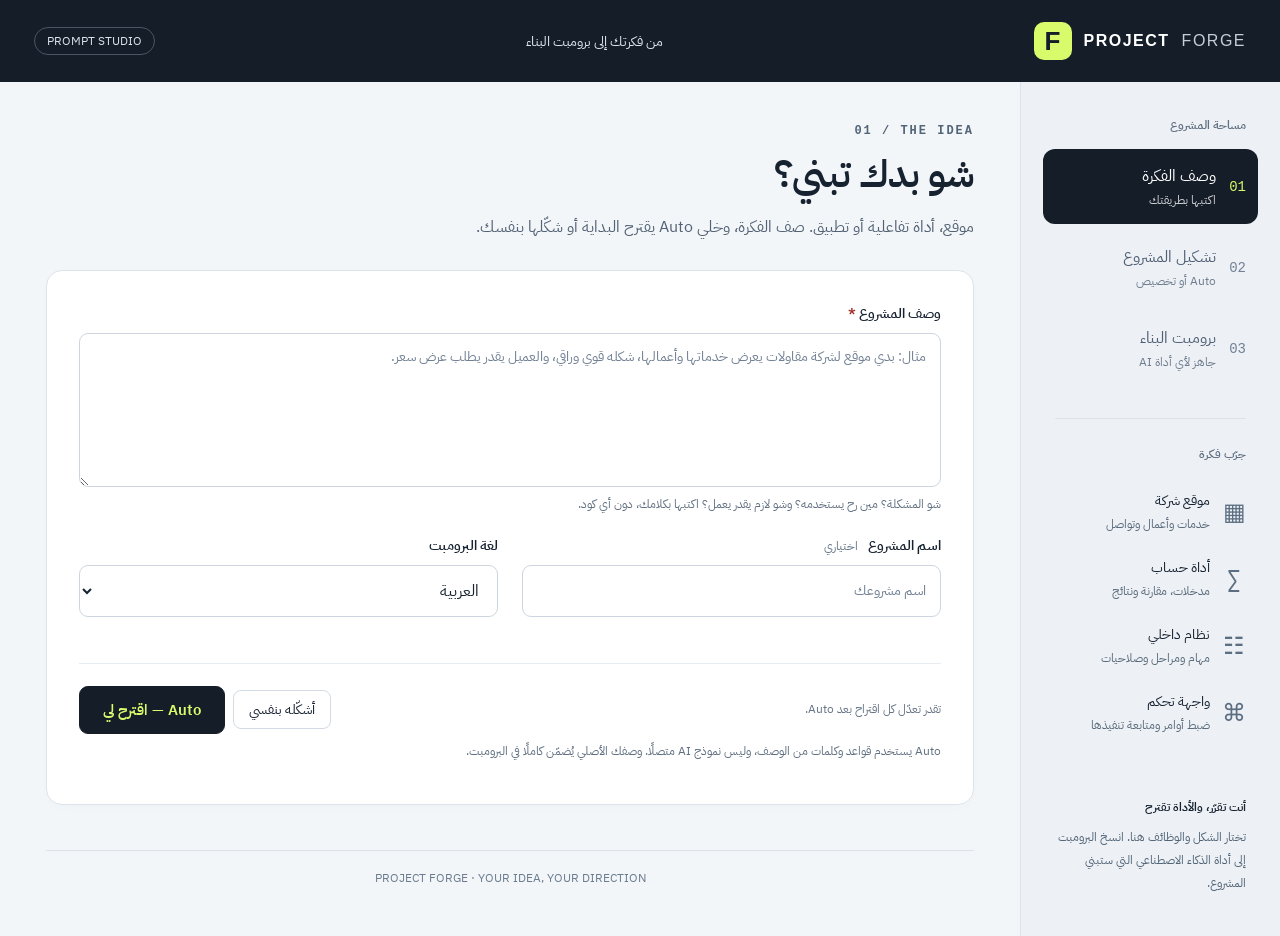
==== index.html @ 547124d8 "Add files via upload" ====
<!doctype html>
<html lang="ar" dir="rtl">
<head><meta charset="UTF-8"><meta name="viewport" content="width=device-width, initial-scale=1"><meta name="description" content="شكّل فكرة موقعك أو تطبيقك، وولّد برومبت بناء كامل مع وثيقة متطلبات."><title>Project Forge — شكّل مشروعك</title><link rel="icon" href="data:image/svg+xml,%3Csvg xmlns='http://www.w3.org/2000/svg' viewBox='0 0 64 64'%3E%3Crect width='64' height='64' rx='16' fill='%23151d28'/%3E%3Ctext x='18' y='47' font-family='Arial' font-size='45' fill='%23d8fb6c'%3EF%3C/text%3E%3C/svg%3E"><link rel="stylesheet" href="./styles.css"></head>
<body>
<header class="topbar"><a class="brand" href="./index.html" aria-label="Project Forge"><span class="mark">F</span>PROJECT <span class="brand-light">FORGE</span></a><span class="topnote">من فكرتك إلى برومبت البناء</span><span class="version">PROMPT STUDIO</span></header>
<div class="shell"><aside class="sidebar"><p class="sidebar-label">مساحة المشروع</p><nav aria-label="خطوات المشروع"><button class="step active" data-step="idea"><span class="stepnum">01</span><span>وصف الفكرة<small class="stepdesc">اكتبها بطريقتك</small></span></button><button class="step" data-step="shape"><span class="stepnum">02</span><span>تشكيل المشروع<small class="stepdesc">Auto أو تخصيص</small></span></button><button class="step" data-step="output"><span class="stepnum">03</span><span>برومبت البناء<small class="stepdesc">جاهز لأي أداة AI</small></span></button></nav><div class="sidebar-line"></div><p class="sidebar-label">جرّب فكرة</p><button class="example" data-example="company"><span>▦</span><span>موقع شركة<small>خدمات وأعمال وتواصل</small></span></button><button class="example" data-example="calculator"><span>∑</span><span>أداة حساب<small>مدخلات، مقارنة ونتائج</small></span></button><button class="example" data-example="workflow"><span>☷</span><span>نظام داخلي<small>مهام ومراحل وصلاحيات</small></span></button><button class="example" data-example="control"><span>⌘</span><span>واجهة تحكم<small>ضبط أوامر ومتابعة تنفيذها</small></span></button><div class="sidebar-bottom"><span class="mini-label">أنت تقرّر، والأداة تقترح</span><p>تختار الشكل والوظائف هنا. انسخ البرومبت إلى أداة الذكاء الاصطناعي التي ستبني المشروع.</p></div></aside>
<main><section id="ideaView" class="view"><div class="eyebrow">01 / THE IDEA</div><h1>شو بدك تبني؟</h1><p class="lede">موقع، أداة تفاعلية أو تطبيق. صف الفكرة، وخلي Auto يقترح البداية أو شكّلها بنفسك.</p><form id="ideaForm" class="panel idea-panel"><div class="field"><label for="projectIdea">وصف المشروع <span class="required">*</span></label><textarea id="projectIdea" rows="5" required maxlength="12000" placeholder="مثال: بدي موقع لشركة مقاولات يعرض خدماتها وأعمالها، شكله قوي وراقي، والعميل يقدر يطلب عرض سعر."></textarea><p class="field-note">شو المشكلة؟ مين رح يستخدمه؟ وشو لازم يقدر يعمل؟ اكتبها بكلامك، دون أي كود.</p></div><div class="form-grid"><div class="field"><label for="projectName">اسم المشروع <span class="optional">اختياري</span></label><input id="projectName" maxlength="100" placeholder="اسم مشروعك"></div><div class="field"><label for="outputLanguage">لغة البرومبت</label><select id="outputLanguage"><option value="ar">العربية</option><option value="en">English</option></select></div></div><div id="ideaError" class="error hidden" role="alert"></div><div class="form-footer"><span>تقدر تعدّل كل اقتراح بعد Auto.</span><div class="button-group"><button class="ghost" type="button" id="customStart">أشكّله بنفسي</button><button class="primary" type="submit">Auto — اقترح لي</button></div></div><p class="field-note">Auto يستخدم قواعد وكلمات من الوصف، وليس نموذج AI متصلًا. وصفك الأصلي يُضمّن كاملًا في البرومبت.</p></form></section>
<section id="shapeView" class="view hidden"><div class="eyebrow">02 / SHAPE YOUR PROJECT</div><div class="title-row"><div><h1>شكّل مشروعك</h1><p class="lede">ابدأ بالمقترح، وعدّل ما تريده. اختياراتك تصل لأداة البناء داخل البرومبت.</p></div><button class="ghost" id="editIdea">تعديل الوصف</button></div><div class="studio-bar"><span id="autoSummary"></span><button id="autoAll" class="ghost">Auto — اقتراح جديد</button></div><p class="field-note">Auto يعيد الصفحات والوظائف والشكل حسب الوصف. التعديلات اليدوية محفوظة إلى أن تضغطه.</p><div class="studio-grid"><div class="studio-controls">
<div class="panel"><div class="panel-heading"><h2>نوع المشروع وطريقة استخدامه</h2><span class="pill">01</span></div><div class="form-grid"><div class="field"><label for="kind">نوع المشروع</label><select id="kind"></select></div><div class="field"><label for="delivery">وين رح يشتغل؟</label><select id="delivery"><option value="web">ويب على الكمبيوتر والموبايل</option><option value="mobile">تطبيق Android وiPhone</option><option value="both">موقع ويب وتطبيق موبايل</option></select></div><div class="field"><label for="siteLanguage">لغة المشروع</label><select id="siteLanguage"><option value="ar">عربي</option><option value="en">English</option><option value="ar-en">عربي وEnglish</option></select></div><div class="field"><label for="audience">مين رح يستخدمه؟</label><input id="audience" maxlength="300" placeholder="مثال: العملاء، الموظفون، الفنيون"></div></div><label for="objective">أهم نتيجة للمستخدم</label><input id="objective" maxlength="500" placeholder="مثل: طلب عرض سعر أو الوصول لنتيجة حساب"></div>
<div class="panel"><div class="panel-heading"><h2>الشكل وتجربة الاستخدام</h2><span class="pill">02</span></div><div class="form-grid"><div class="field"><label for="visual">الطابع</label><select id="visual"><option value="premium">راقي واحترافي</option><option value="minimal">بسيط ومريح</option><option value="industrial">صناعي وقوي</option><option value="bold">جريء وحيوي</option><option value="technical">عملي ودقيق</option></select></div><div class="field"><label for="layout">ترتيب الواجهة</label><select id="layout"><option value="narrative">موقع بصري بأقسام</option><option value="working">مساحة عمل مباشرة</option><option value="sidebar">قائمة جانبية ومساحة عمل</option><option value="single">صفحة واحدة مركّزة</option></select></div><div class="field"><label for="theme">الخلفية</label><select id="theme"><option value="light">فاتحة</option><option value="dark">داكنة</option><option value="system">حسب جهاز المستخدم</option></select></div><div class="field"><label for="accent">اللون الأساسي</label><div class="color-field"><input type="color" id="accent" value="#2563eb"><span id="accentLabel">#2563eb</span></div></div><div class="field"><label for="motion">الحركة</label><select id="motion"><option value="subtle">خفيفة وأنيقة</option><option value="expressive">بارزة ومدروسة</option><option value="none">دون حركة</option></select></div><div class="field"><label for="density">حجم المسافات</label><select id="density"><option value="comfortable">مريحة ومتوازنة</option><option value="spacious">واسعة وبصرية</option><option value="compact">مكثفة للبيانات والعمل</option></select></div></div></div>
<div class="panel"><div class="panel-heading"><h2>الصفحات والمكوّنات</h2><button class="ghost" id="addPage">إضافة صفحة</button></div><p class="field-note">رتّبها، غيّر أسماءها ومحتواها، أو احذف ما لا تحتاجه.</p><div id="pageEditor"></div></div>
<div class="panel"><div class="panel-heading"><h2>شو لازم يقدر يعمل؟</h2><span class="pill">04</span></div><div id="featureEditor" class="feature-grid"></div><div class="field"><label for="customFeatures">وظائف خاصة بفكرتك</label><textarea id="customFeatures" rows="3" maxlength="4000" placeholder="مثال: يقارن ثلاثة سيناريوهات، ينقل الطلب للفني، أو ينفذ أمرًا بعد موافقة المدير."></textarea></div><div class="form-grid"><div class="field"><label for="storage">حفظ البيانات</label><select id="storage"><option value="unknown">خلّي أداة البناء تقترح</option><option value="none">لا يحتاج حفظ</option><option value="local">على جهاز المستخدم فقط</option><option value="shared">مشترك بين المستخدمين</option></select></div><div class="field"><label for="auth">تسجيل الدخول</label><select id="auth"><option value="unknown">خلّي أداة البناء تقترح</option><option value="none">دون حسابات</option><option value="users">حسابات مستخدمين</option><option value="roles">أدوار وصلاحيات مختلفة</option></select></div><div class="field"><label for="integration">الاتصال بخدمات أخرى</label><select id="integration"><option value="unknown">غير محسوم</option><option value="none">لا يحتاج</option><option value="api">خدمة أو API</option><option value="ai">خدمة ذكاء اصطناعي</option><option value="device">أجهزة أو أوامر خارجية</option><option value="payments">دفع إلكتروني</option></select></div></div></div>
<details class="panel"><summary>تفاصيل إضافية — إذا عندك شيء محدد</summary><div class="details-body"><div class="field"><label for="rules">قواعد أو معادلات لازم يلتزم فيها</label><textarea id="rules" rows="3" maxlength="5000" placeholder="اكتب ما تعرفه. أداة البناء تسأل عن القواعد الناقصة بدل اختراعها."></textarea></div><div class="field"><label for="flow">خطوات الاستخدام بالترتيب</label><textarea id="flow" rows="2" maxlength="3000" placeholder="إدخال → مراجعة → تنفيذ → نتيجة"></textarea></div><div class="field"><label for="references">مواقع أو صور مرجعية</label><textarea id="references" rows="2" maxlength="3000" placeholder="رابط أو وصف لشكل يعجبك، وما الذي تريد أخذه منه."></textarea></div><div class="field"><label for="requirements">أي شيء إضافي لازم يعرفه المطوّر؟</label><textarea id="requirements" rows="3" maxlength="5000" placeholder="مثل: يعمل دون إنترنت، لا أريد اشتراكات، لدي شعار وصور جاهزة."></textarea></div><div class="form-grid"><div class="field"><label for="constraint">التقنية</label><select id="constraint"><option value="auto">اقترح الأنسب — لا أحتاج اختيارها</option><option value="html">HTML + CSS + JS</option><option value="react">React</option><option value="next">Next.js</option><option value="angular">Angular</option><option value="php">PHP / Laravel</option></select></div><div class="field"><label for="hosting">طريقة التشغيل</label><select id="hosting"><option value="auto">الطريقة المناسبة للمشروع</option><option value="file">أريد فتح index.html مباشرة</option><option value="static">استضافة ملفات ثابتة</option><option value="server">سيرفر وخدمات خلفية</option></select></div></div></div></details>
</div><aside class="studio-preview"><div class="preview-heading"><span>تصوّر أولي</span><span class="pill">يتغيّر مع اختياراتك</span></div><div id="mockPreview" class="mock-preview"></div><div id="techSummary" class="tech-summary"></div><div class="preview-note">تصوّر لترتيب الواجهة. التصميم النهائي ينفّذه AI من وصفك والبرومبت.</div><button id="generate" class="primary full">ولّد برومبت البناء</button></aside></div></section>
<section id="outputView" class="view hidden"><div class="eyebrow">03 / READY TO BUILD</div><div class="title-row"><div><h1>برومبت مشروعك جاهز</h1><p class="lede">انسخه كاملًا لأي أداة AI تبني مواقع أو تطبيقات. يتضمن وصفك، الشكل، الصفحات والوظائف ووثيقة المتطلبات.</p></div><button id="backShape" class="ghost">تعديل المشروع</button></div><div id="resultSummary" class="classification"></div><div id="resultWarnings"></div><div class="results-tabs" role="tablist" aria-label="الناتج"><button class="tab active" id="buildTab" role="tab" aria-selected="true" aria-controls="buildPanel">برومبت البناء</button><button class="tab" id="prdTab" role="tab" aria-selected="false" aria-controls="prdPanel">وثيقة المتطلبات PRD</button></div><div id="buildPanel" role="tabpanel" aria-labelledby="buildTab"><div class="document-toolbar"><span>جاهز للنسخ، وقابل للتعديل</span><div><button class="ghost" id="downloadBuild">تنزيل TXT</button><button class="primary" id="copyBuild">نسخ البرومبت</button></div></div><textarea id="buildOutput" class="document" aria-label="برومبت البناء" spellcheck="false"></textarea></div><div id="prdPanel" class="hidden" role="tabpanel" aria-labelledby="prdTab"><div class="document-toolbar"><span>إذا عدّلت الوثيقة، حدّث البرومبت بعدها.</span><div><button class="ghost" id="downloadPrd">تنزيل MD</button><button class="ghost" id="copyPrd">نسخ PRD</button><button class="primary" id="refreshPrompt">تحديث البرومبت</button></div></div><textarea id="prdOutput" class="document" aria-label="وثيقة المتطلبات" spellcheck="false"></textarea></div><p class="field-note">هذه الأداة تجهّز مواصفات وبرومبت المشروع. إنشاء الملفات والتشغيل يتم في أداة البناء التي تختارها.</p></section><footer>PROJECT FORGE · YOUR IDEA, YOUR DIRECTION</footer></main></div><div id="toast" class="toast hidden" role="status" aria-live="polite"></div><script src="./engine.js"></script><script src="./studio.js"></script><script src="./app.js"></script></body></html>
---- styles.css ----
@import url('https://fonts.googleapis.com/css2?family=IBM+Plex+Sans+Arabic:wght@400;500;600;700&display=swap');
:root{color-scheme:light;--ink:#172231;--muted:#536274;--line:#dce3ea;--paper:#f3f6f9;--lime:#d8fb6c;--navy:#151d28;--teal:#16766d;--radius:16px;font-family:'IBM Plex Sans Arabic',Tahoma,Arial,sans-serif;font-size:16px;color:var(--ink);background:var(--paper)}
*{box-sizing:border-box}body{margin:0}button,input,select,textarea{font:inherit}button,a,input,select,textarea{-webkit-tap-highlight-color:transparent}button{cursor:pointer}button:disabled{cursor:not-allowed;opacity:.42}button:focus-visible,a:focus-visible{outline:3px solid #4e8dea;outline-offset:4px}input:focus,select:focus,textarea:focus{outline:3px solid #2563eb22;border-color:#2563eb}a{color:inherit}button{transition:background .15s,transform .15s}button:active:not(:disabled){transform:translateY(1px)}.hidden{display:none!important}
.topbar{height:82px;display:flex;align-items:center;justify-content:space-between;padding:0 34px;background:var(--navy);color:#fff;gap:20px}.brand{display:flex;align-items:center;gap:12px;text-decoration:none;direction:ltr;font-family:Arial,sans-serif;font-weight:700;letter-spacing:1.5px;font-size:16px}.brand-light{font-weight:400;color:#c6cdd6}.mark{background:var(--lime);color:var(--navy);width:38px;height:38px;display:grid;place-items:center;border-radius:10px;font-size:26px;letter-spacing:0}.topnote{color:#dce4ef;font-size:14px}.version{border:1px solid #4b5664;border-radius:20px;padding:4px 12px;color:#dce4ef;font-size:12px}
.shell{display:grid;grid-template-columns:260px minmax(0,1fr);max-width:1600px;margin:auto;min-height:calc(100vh - 82px)}.sidebar{padding:34px 22px;display:flex;flex-direction:column;border-left:1px solid var(--line);background:#edf1f5}.sidebar-label{color:#617083;font-size:12px;font-weight:600;margin:0 12px 15px}.step{width:100%;display:flex;gap:13px;align-items:center;text-align:right;border:0;background:transparent;padding:15px 12px;margin-bottom:6px;border-radius:12px;color:#506074}.step.active{background:var(--navy);color:#fff}.stepnum{font-family:monospace;font-size:14px;color:#718094}.step.active .stepnum{color:var(--lime)}.stepdesc{display:block;font-size:12px;margin-top:3px;opacity:.8}.sidebar-line{height:1px;background:var(--line);margin:26px 12px}.example{display:flex;align-items:center;gap:12px;background:none;border:0;border-radius:10px;padding:12px;text-align:right;color:var(--ink);width:100%;font-size:14px}.example:hover{background:#e0e7ef}.example>span:first-child{width:24px;font-size:24px;text-align:center;color:#5c6e81}.example small{display:block;font-size:12px;color:#596a7b;margin-top:4px}.sidebar-bottom{margin-top:auto;padding:48px 12px 0}.sidebar-bottom p{font-size:12px;line-height:1.9;color:#526477;margin:8px 0}.mini-label{font-size:12px;font-weight:600}
main{min-width:0;padding:42px 46px 20px}.view{max-width:1020px;margin:auto}.eyebrow{font-family:monospace;font-size:12px;font-weight:600;letter-spacing:2px;color:#526477;direction:ltr;text-align:right;margin-bottom:12px}h1{font-size:clamp(1.8rem,3vw,2.55rem);line-height:1.3;font-weight:600;margin:0 0 12px;letter-spacing:-.6px}h2{font-weight:600;font-size:18px;line-height:1.5;margin:0}h3{font-size:16px;font-weight:600;margin:0 0 10px}.lede{font-size:16px;line-height:1.9;color:var(--muted);margin:0 0 28px;max-width:710px}.panel{background:#fff;border:1px solid var(--line);border-radius:var(--radius);padding:27px;margin-bottom:20px;box-shadow:0 4px 12px #14223903}.idea-panel{padding:32px}.panel-heading{display:flex;justify-content:space-between;align-items:center;gap:12px;margin-bottom:24px}.field{margin-bottom:22px;min-width:0}.field:last-child{margin-bottom:0}label{font-size:14px;font-weight:600;display:block;margin-bottom:9px}.required{color:#a32f28}input:not([type=color]),select,textarea{display:block;width:100%;border:1px solid #cdd6e0;background:#fff;border-radius:9px;padding:12px 14px;color:var(--ink);min-height:48px;font-size:16px;line-height:1.6}textarea{resize:vertical}textarea::placeholder,input::placeholder{color:#718094;font-size:14px;opacity:1}.field-note{font-size:12px;margin-top:8px;color:#5f6f80}.form-grid{display:grid;grid-template-columns:repeat(2,minmax(0,1fr));gap:0 24px}.form-footer{display:flex;align-items:center;justify-content:space-between;gap:16px;border-top:1px solid #e8edf2;padding-top:22px;margin-top:24px}.privacy-note,.form-footer>span{font-size:12px;line-height:1.8;color:#657485}.primary{background:var(--navy);color:var(--lime);border:1px solid var(--navy);padding:12px 23px;border-radius:9px;font-size:15px;font-weight:600;white-space:nowrap}.primary:hover{background:#263345}.ghost{background:#fff;border:1px solid #d2dbe4;color:var(--ink);padding:8px 15px;border-radius:8px;font-size:14px;white-space:nowrap}.ghost:hover{background:#eaf0f6}.text-button{background:transparent;border:0;color:#225d9f;font-size:14px}.note-strip{display:flex;align-items:center;gap:18px;padding:18px 20px;border:1px dashed #c7d2de;border-radius:12px;margin:20px 0}.note-strip p{font-size:14px;line-height:1.85;color:#536477;margin:0}.note-symbol{font-family:monospace;font-size:14px;border:1px solid #cbd6e0;border-radius:7px;padding:9px;font-weight:600;color:#3a5668}.title-row{display:flex;justify-content:space-between;align-items:flex-start;gap:16px}.title-row>.ghost{margin-top:5px}.classification{display:flex;align-items:flex-start;gap:16px;background:#e5efee;border:1px solid #cbdedb;border-radius:13px;padding:20px;margin-bottom:24px}.classification-icon{font-size:26px;color:var(--teal)}.classification p{font-size:14px;margin:7px 0 0;color:#45635f;line-height:1.8}.pill{font-size:12px;border-radius:20px;background:#eef2f6;color:#55697b;padding:5px 10px;white-space:nowrap}.bottom-action{display:flex;align-items:center;justify-content:space-between;margin:26px 0 15px;gap:20px}.bottom-action>span{font-size:12px;color:#637487}.color-field{display:flex;align-items:center;gap:15px;border:1px solid #cdd6e0;border-radius:9px;padding:8px 14px;min-height:48px}.color-field input{border:0;width:33px;height:30px;padding:0;background:none;cursor:pointer}.color-field span{font-family:monospace;font-size:14px;color:#4e6478}.error{padding:13px 16px;color:#973127;background:#fff0ed;border:1px solid #edc0b9;border-radius:9px;margin:14px 0;font-size:14px;line-height:1.7}.source-badge{font-size:12px;color:#566e80;margin:-12px 0 20px}
.recommend-card{background:var(--navy);color:#fff;border-radius:16px;overflow:hidden;display:grid;grid-template-columns:minmax(0,1fr) 270px;margin-bottom:20px}.recommend-main{padding:27px 30px}.recommend-eyebrow{font-size:12px;color:#c3cedc;margin-bottom:12px}.recommend-main h2{font-family:Arial,sans-serif;font-size:26px;line-height:1.4;color:var(--lime);font-weight:500;direction:ltr;text-align:right}.recommend-main p{color:#d7e0eb;font-size:14px;line-height:1.9;margin:14px 0 0}.recommend-side{padding:25px;background:#202c3b}.recommend-side strong{display:block;font-size:14px;margin-bottom:8px;color:#e8f0f8}.recommend-side p{font-size:13px;color:#c7d3df;line-height:1.9;margin:0 0 18px}.recommend-side p:last-child{margin:0}.decision-details{display:grid;grid-template-columns:repeat(2,minmax(0,1fr));gap:16px;margin-bottom:24px}.decision-details .panel{margin:0;padding:19px}.decision-details p{font-size:14px;color:#536477;line-height:1.85;margin:9px 0 0}.warning{background:#fff8e7;border:1px solid #e9d9ab;border-radius:11px;padding:16px 19px;margin-bottom:20px;font-size:14px;line-height:1.9;color:#705815}.warning ul{margin:8px 0 0;padding-right:20px}.results-tabs{display:flex;gap:6px;border-bottom:1px solid #ccd6e2;overflow-x:auto;margin-top:27px;margin-bottom:24px}.tab{background:none;border:0;border-bottom:3px solid transparent;padding:13px 17px;color:#66788b;font-size:14px;white-space:nowrap}.tab.active{color:#132c45;border-bottom-color:#16766d;font-weight:600}.map-heading{display:flex;justify-content:space-between;align-items:center;margin:20px 0 14px}.screen-grid{display:grid;grid-template-columns:repeat(2,minmax(0,1fr));gap:16px}.screen-card{background:#fff;border:1px solid var(--line);border-radius:12px;padding:21px;position:relative}.screen-number{font-family:monospace;font-size:12px;color:#678297;margin-bottom:12px;display:block}.screen-card p{font-size:14px;line-height:1.85;color:#536578;margin:8px 0}.screen-card ul{font-size:14px;line-height:1.9;margin:12px 0 0;padding-right:18px;color:#334b62}.tags{display:flex;flex-wrap:wrap;gap:7px;margin-top:16px}.tag{background:#edf2f7;border-radius:6px;font-size:12px;color:#4d647b;padding:4px 9px}.design-card{display:grid;grid-template-columns:140px minmax(0,1fr);background:#fff;border:1px solid var(--line);border-radius:13px;overflow:hidden;margin-bottom:22px}.design-palette{padding:24px;background:#e8edf3;display:flex;align-items:center;justify-content:center;gap:7px}.swatch{width:26px;height:70px;border-radius:7px;border:1px solid #182c4114}.design-copy{padding:22px}.design-copy p{font-size:14px;line-height:1.9;color:#536477;margin:8px 0}.flow-box{border:1px solid var(--line);background:#fff;border-radius:13px;padding:22px;margin-top:20px}.flow-steps{display:flex;gap:9px;flex-wrap:wrap;margin-top:15px}.flow-step{padding:9px 13px;font-size:14px;background:#edf2f7;border-radius:8px}.flow-step b{font-family:monospace;font-size:12px;margin-left:8px;color:#16766d}.document-toolbar{display:flex;justify-content:space-between;align-items:center;margin-bottom:12px;gap:12px}.document-toolbar>span{font-size:13px;color:#61768a}.document-toolbar>div{display:flex;gap:8px}.document{font-family:monospace,Tahoma,sans-serif!important;min-height:620px;font-size:14px!important;line-height:1.9!important;tab-size:2;padding:24px!important;background:#fff!important}.document.short{min-height:350px}.deep-flow{display:flex;justify-content:space-between;gap:12px;margin-bottom:24px;flex-wrap:wrap}.deep-flow span{font-size:14px;color:#405e75}.deep-flow b{display:inline-grid;place-items:center;width:25px;height:25px;background:#dcebe6;color:#165e54;border-radius:7px;margin-left:7px;font-family:monospace}.import-panel{margin-top:24px}.import-panel p{font-size:14px;color:#596e80;line-height:1.9}.result-footer{display:flex;justify-content:space-between;gap:16px;margin:27px 0;color:#637487;font-size:12px}footer{max-width:1020px;margin:45px auto 0;border-top:1px solid #dce3ea;padding:18px 0;display:flex;justify-content:center;gap:10px;font-size:12px;color:#6a7c8e;direction:ltr}.toast{position:fixed;bottom:24px;left:24px;max-width:calc(100vw - 48px);padding:13px 22px;border-radius:11px;background:#172536;color:#fff;font-size:14px;box-shadow:0 5px 30px #13233233;z-index:10}.ai-detail{white-space:pre-wrap;overflow-wrap:anywhere}.alert-heading{font-weight:600}.empty{border:1px dashed var(--line);padding:25px;border-radius:12px;color:#657789;font-size:14px}
@media(min-width:1450px){main{padding:48px 65px}}@media(max-width:1100px){.shell{grid-template-columns:220px minmax(0,1fr)}main{padding:32px 26px}.sidebar{padding:26px 12px}.recommend-card{grid-template-columns:1fr}.recommend-side{display:grid;grid-template-columns:1fr 1fr;gap:15px}.recommend-side p{margin:0}.recommend-side>div{min-width:0}}@media(max-width:780px){.topbar{height:70px;padding:0 20px}.topnote{display:none}.shell{display:block}.sidebar{display:block;padding:12px 16px;border:0;border-bottom:1px solid var(--line)}.sidebar nav{display:flex;gap:5px}.sidebar-label,.sidebar-line,.example,.sidebar-bottom{display:none}.step{padding:10px 8px;justify-content:center;margin:0;gap:8px;font-size:13px}.stepdesc{display:none}.stepnum{font-size:12px}.sidebar nav .step{flex:1}.version{font-size:12px}main{padding:27px 19px}.panel,.idea-panel{padding:22px}.title-row{flex-wrap:wrap}.title-row>.ghost{margin:-12px 0 20px}.lede{margin-bottom:22px}.form-grid{grid-template-columns:1fr;gap:0}.screen-grid,.decision-details{grid-template-columns:1fr}.form-footer{align-items:flex-start}.privacy-note{max-width:170px}.bottom-action{align-items:flex-start}.bottom-action>span{max-width:170px}.recommend-main{padding:24px}.recommend-main h2{font-size:23px}.recommend-side{padding:22px}.design-card{grid-template-columns:95px 1fr}.design-palette{padding:15px;gap:5px}.swatch{width:17px;height:65px}.design-copy{padding:19px}.document-toolbar{flex-wrap:wrap}.document{padding:17px!important;min-height:550px}.note-strip{align-items:flex-start}.note-strip .ghost{white-space:normal}.deep-flow{flex-direction:column;gap:14px}.results-tabs{margin-top:22px}.tab{padding:12px}.classification{padding:17px}.panel-heading{flex-wrap:wrap}}@media(prefers-reduced-motion:reduce){*{scroll-behavior:auto!important;transition:none!important}}
.optional{font-size:12px;font-weight:400;color:#637487;margin-right:7px}.processing{position:fixed;inset:0;background:#152331a8;z-index:20;display:grid;place-items:center;padding:20px;backdrop-filter:blur(4px)}.processing-card{background:#fff;border-radius:18px;padding:35px;text-align:center;width:min(420px,100%);box-shadow:0 20px 60px #0b18294d}.processing-symbol{display:grid;place-items:center;width:55px;height:55px;border-radius:12px;background:var(--navy);color:var(--lime);font:700 34px Arial;margin:0 auto 24px}.processing-card strong{font-size:20px}.processing-card p{font-size:14px;color:#637487;line-height:1.9;margin:12px 0 24px}.question-count{font-size:12px;font-family:monospace;color:#678297;margin-bottom:10px}.choice-note{margin-top:14px}
/* Prompt studio: controls beside a live schematic. */
.studio-bar{display:flex;justify-content:space-between;align-items:center;gap:15px;padding:18px 20px;background:#e5efee;border:1px solid #cbdedb;border-radius:12px;color:#315e57}.studio-grid{display:grid;grid-template-columns:minmax(0,1fr) 300px;gap:22px;align-items:start;margin-top:24px}.studio-controls{min-width:0}.studio-controls .form-grid{gap:0 16px}.studio-controls .panel{padding:23px}.studio-preview{position:sticky;top:22px;min-width:0}.preview-heading{display:flex;align-items:center;justify-content:space-between;margin-bottom:12px;font-size:14px}.preview-note{font-size:13px;color:#617283;line-height:1.9;margin:14px 0}.full{width:100%}.button-group{display:flex;gap:8px;align-items:center;flex-wrap:wrap}.page-edit{border-top:1px solid var(--line);margin-top:18px;padding-top:17px}.page-edit-top{display:flex;align-items:center;justify-content:space-between;margin-bottom:8px}.page-edit-top .screen-number{margin:0}.page-edit label{margin-top:12px}.page-edit textarea{font-size:14px}.icon-button{border:1px solid var(--line);background:#fff;border-radius:7px;height:36px;min-width:44px;color:#456078;font-size:13px}.danger{color:#a33b32}.feature-grid{display:grid;grid-template-columns:1fr 1fr;gap:10px;margin-bottom:23px}.feature-choice{display:flex;align-items:center;gap:10px;border:1px solid var(--line);padding:12px 10px;border-radius:9px;cursor:pointer;font-size:14px;line-height:1.6;margin:0;font-weight:400}.feature-choice:has(input:checked){border-color:#16766d;background:#e9f5f1}.feature-choice input{min-height:0!important;display:inline!important;flex:none;width:17px!important;height:17px;accent-color:var(--teal);margin:0}summary{font-size:15px;font-weight:600;cursor:pointer}.details-body{margin-top:23px}.mock-preview{--project-accent:#2563eb;--mock-bg:#fff;--mock-surface:#eff3f7;--mock-ink:#1c2a3b;background:var(--mock-bg);color:var(--mock-ink);border:1px solid #cbd6e1;border-radius:13px;overflow:hidden;min-height:340px;box-shadow:0 10px 30px #172b4010}.mock-preview[data-theme=dark]{--mock-bg:#14202d;--mock-surface:#253445;--mock-ink:#e4edf7}.mock-browser{display:flex;align-items:center;gap:5px;padding:11px;background:var(--mock-surface);direction:ltr}.mock-browser i{height:6px;width:6px;border-radius:50%;background:#8698aa}.mock-browser span{font-size:12px;margin-left:auto;overflow-wrap:anywhere}.mock-nav{display:flex;gap:10px;padding:12px;font-size:12px;line-height:1.6;border-bottom:1px solid #8093a32b;flex-wrap:wrap}.mock-nav span{color:var(--mock-ink);opacity:.7}.mock-nav .selected{font-weight:600;opacity:1;border-bottom:2px solid var(--project-accent)}.mock-body{padding:20px}.mock-kicker{font-size:12px;opacity:.65}.mock-body h3{margin:12px 0 7px;font-size:20px}.mock-body>p{font-size:13px;line-height:1.8;opacity:.8}.mock-hero{background:var(--mock-surface);border-right:4px solid var(--project-accent);padding:27px 15px;margin:16px 0;font-size:14px;min-height:90px;display:flex;align-items:center}.mock-cards{display:grid;grid-template-columns:1fr 1fr;gap:8px;margin:18px 0}.mock-cards>div{background:var(--mock-surface);padding:12px;font-size:12px;line-height:1.7;overflow-wrap:anywhere;border-radius:6px}.mock-line{display:block;width:90%;height:4px;background:#8298aa33;margin-top:12px;border-radius:3px}.mock-line.short{width:60%;margin-top:6px}.mock-action{display:inline-block;border:1px solid var(--project-accent);border-bottom:3px solid var(--project-accent);color:var(--mock-ink);border-radius:6px;padding:8px 13px;font-size:12px;background:var(--mock-surface)}.mock-preview[data-layout=sidebar]{display:grid;grid-template-columns:83px minmax(0,1fr)}.mock-preview[data-layout=sidebar] .mock-browser{grid-column:1/-1}.mock-preview[data-layout=sidebar] .mock-nav{display:flex;flex-direction:column;padding:12px 8px;border:0;border-left:1px solid #8093a32b}.mock-preview[data-layout=sidebar] .mock-body{padding:15px 11px}.mock-preview[data-layout=sidebar] .mock-cards{grid-template-columns:1fr}.mock-preview[data-visual=bold] h3{font-size:25px}.mock-preview[data-density=compact] .mock-body{padding:14px}.tech-summary{border:1px solid var(--line);background:#fff;border-radius:11px;padding:17px;margin-top:15px}.tech-summary strong{display:block;font-family:Arial,sans-serif;font-size:16px;line-height:1.6;margin-top:10px;text-align:right}.tech-summary p{font-size:13px;line-height:1.9;color:#617283;margin:10px 0 0}.tech-summary .tech-warning{color:#875e24}.studio-controls .field-note{font-size:13px}.studio-controls .field{margin-bottom:18px}.studio-controls .form-grid .field:last-child{margin-bottom:18px}
@media(min-width:1450px){.view{max-width:1160px}}@media(max-width:1250px){.studio-grid{grid-template-columns:minmax(0,1fr) 260px}.studio-controls .form-grid{grid-template-columns:1fr}.studio-controls .feature-grid{grid-template-columns:1fr}}@media(max-width:1000px){.studio-grid{grid-template-columns:1fr}.studio-preview{position:static;max-width:580px;width:100%;margin:0 auto}.studio-controls .form-grid{grid-template-columns:1fr 1fr}.studio-controls .feature-grid{grid-template-columns:1fr 1fr}}@media(max-width:780px){.studio-controls .form-grid{grid-template-columns:1fr}.studio-bar{flex-wrap:wrap}.form-footer{flex-wrap:wrap}.studio-controls .panel{padding:20px}.studio-controls .feature-grid{grid-template-columns:1fr 1fr}.studio-bar>span{font-size:14px}.document-toolbar>div{flex-wrap:wrap}.topbar .version{font-size:11px;letter-spacing:.4px}.feature-choice{padding:10px 8px;font-size:14px}}@media(max-width:420px){.studio-controls .feature-grid{grid-template-columns:1fr}.brand{font-size:13px;gap:8px}.mark{width:32px;height:32px}.topbar{padding:0 15px}.version{padding:4px 7px}}
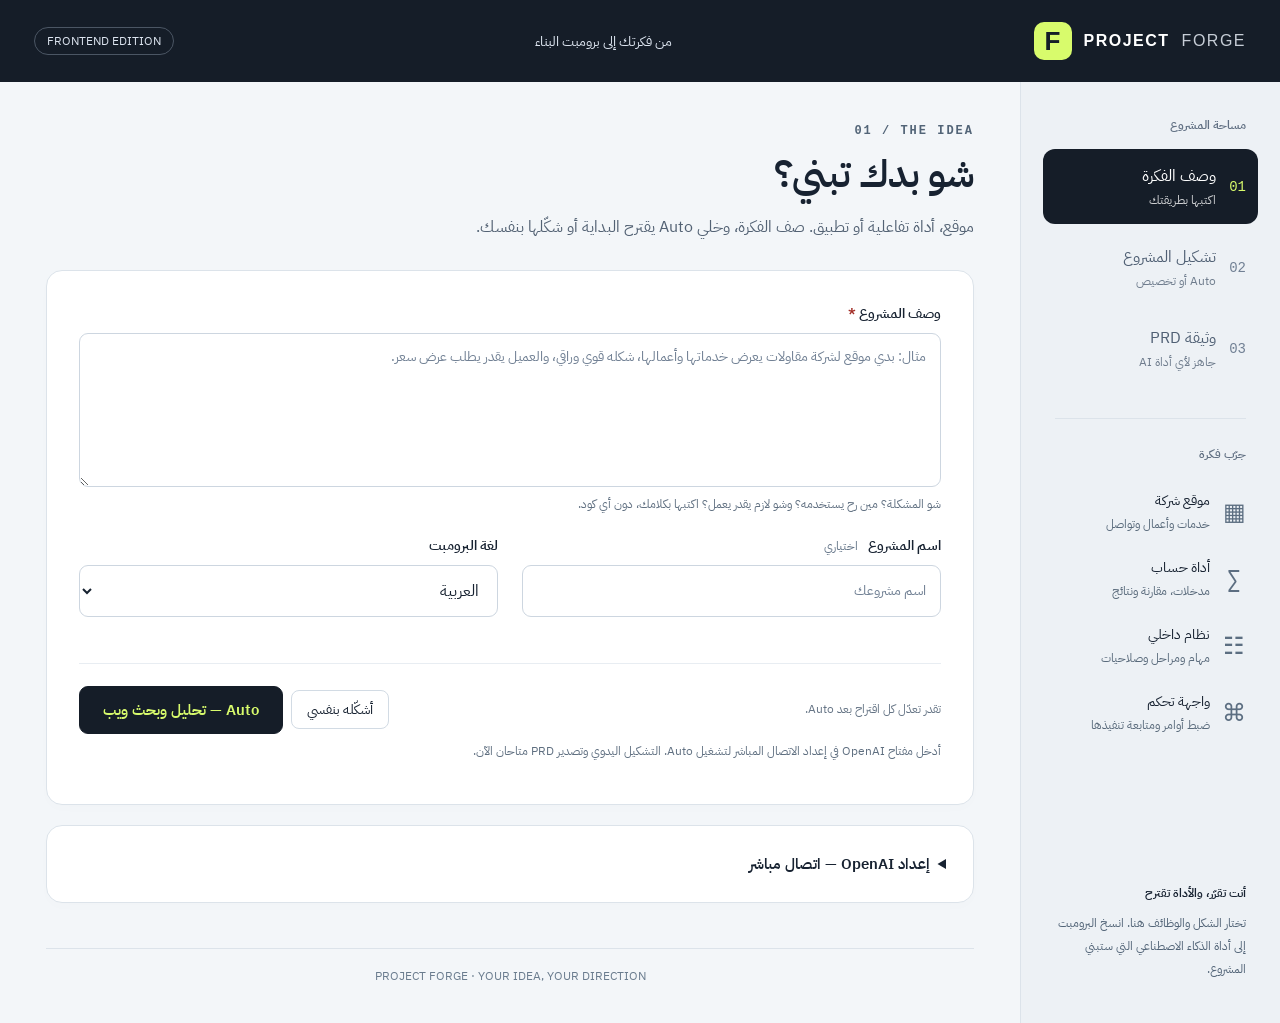
==== commit f6b5dcc5: "Add files via upload" ====
--- a/index.html
+++ b/index.html
@@ -2,14 +2,14 @@
 <html lang="ar" dir="rtl">
 <head><meta charset="UTF-8"><meta name="viewport" content="width=device-width, initial-scale=1"><meta name="description" content="شكّل فكرة موقعك أو تطبيقك، وولّد برومبت بناء كامل مع وثيقة متطلبات."><title>Project Forge — شكّل مشروعك</title><link rel="icon" href="data:image/svg+xml,%3Csvg xmlns='http://www.w3.org/2000/svg' viewBox='0 0 64 64'%3E%3Crect width='64' height='64' rx='16' fill='%23151d28'/%3E%3Ctext x='18' y='47' font-family='Arial' font-size='45' fill='%23d8fb6c'%3EF%3C/text%3E%3C/svg%3E"><link rel="stylesheet" href="./styles.css"></head>
 <body>
-<header class="topbar"><a class="brand" href="./index.html" aria-label="Project Forge"><span class="mark">F</span>PROJECT <span class="brand-light">FORGE</span></a><span class="topnote">من فكرتك إلى برومبت البناء</span><span class="version">PROMPT STUDIO</span></header>
-<div class="shell"><aside class="sidebar"><p class="sidebar-label">مساحة المشروع</p><nav aria-label="خطوات المشروع"><button class="step active" data-step="idea"><span class="stepnum">01</span><span>وصف الفكرة<small class="stepdesc">اكتبها بطريقتك</small></span></button><button class="step" data-step="shape"><span class="stepnum">02</span><span>تشكيل المشروع<small class="stepdesc">Auto أو تخصيص</small></span></button><button class="step" data-step="output"><span class="stepnum">03</span><span>برومبت البناء<small class="stepdesc">جاهز لأي أداة AI</small></span></button></nav><div class="sidebar-line"></div><p class="sidebar-label">جرّب فكرة</p><button class="example" data-example="company"><span>▦</span><span>موقع شركة<small>خدمات وأعمال وتواصل</small></span></button><button class="example" data-example="calculator"><span>∑</span><span>أداة حساب<small>مدخلات، مقارنة ونتائج</small></span></button><button class="example" data-example="workflow"><span>☷</span><span>نظام داخلي<small>مهام ومراحل وصلاحيات</small></span></button><button class="example" data-example="control"><span>⌘</span><span>واجهة تحكم<small>ضبط أوامر ومتابعة تنفيذها</small></span></button><div class="sidebar-bottom"><span class="mini-label">أنت تقرّر، والأداة تقترح</span><p>تختار الشكل والوظائف هنا. انسخ البرومبت إلى أداة الذكاء الاصطناعي التي ستبني المشروع.</p></div></aside>
-<main><section id="ideaView" class="view"><div class="eyebrow">01 / THE IDEA</div><h1>شو بدك تبني؟</h1><p class="lede">موقع، أداة تفاعلية أو تطبيق. صف الفكرة، وخلي Auto يقترح البداية أو شكّلها بنفسك.</p><form id="ideaForm" class="panel idea-panel"><div class="field"><label for="projectIdea">وصف المشروع <span class="required">*</span></label><textarea id="projectIdea" rows="5" required maxlength="12000" placeholder="مثال: بدي موقع لشركة مقاولات يعرض خدماتها وأعمالها، شكله قوي وراقي، والعميل يقدر يطلب عرض سعر."></textarea><p class="field-note">شو المشكلة؟ مين رح يستخدمه؟ وشو لازم يقدر يعمل؟ اكتبها بكلامك، دون أي كود.</p></div><div class="form-grid"><div class="field"><label for="projectName">اسم المشروع <span class="optional">اختياري</span></label><input id="projectName" maxlength="100" placeholder="اسم مشروعك"></div><div class="field"><label for="outputLanguage">لغة البرومبت</label><select id="outputLanguage"><option value="ar">العربية</option><option value="en">English</option></select></div></div><div id="ideaError" class="error hidden" role="alert"></div><div class="form-footer"><span>تقدر تعدّل كل اقتراح بعد Auto.</span><div class="button-group"><button class="ghost" type="button" id="customStart">أشكّله بنفسي</button><button class="primary" type="submit">Auto — اقترح لي</button></div></div><p class="field-note">Auto يستخدم قواعد وكلمات من الوصف، وليس نموذج AI متصلًا. وصفك الأصلي يُضمّن كاملًا في البرومبت.</p></form></section>
-<section id="shapeView" class="view hidden"><div class="eyebrow">02 / SHAPE YOUR PROJECT</div><div class="title-row"><div><h1>شكّل مشروعك</h1><p class="lede">ابدأ بالمقترح، وعدّل ما تريده. اختياراتك تصل لأداة البناء داخل البرومبت.</p></div><button class="ghost" id="editIdea">تعديل الوصف</button></div><div class="studio-bar"><span id="autoSummary"></span><button id="autoAll" class="ghost">Auto — اقتراح جديد</button></div><p class="field-note">Auto يعيد الصفحات والوظائف والشكل حسب الوصف. التعديلات اليدوية محفوظة إلى أن تضغطه.</p><div class="studio-grid"><div class="studio-controls">
+<header class="topbar"><a class="brand" href="./index.html" aria-label="Project Forge"><span class="mark">F</span>PROJECT <span class="brand-light">FORGE</span></a><span class="topnote">من فكرتك إلى برومبت البناء</span><span class="version">FRONTEND EDITION</span></header>
+<div class="shell"><aside class="sidebar"><p class="sidebar-label">مساحة المشروع</p><nav aria-label="خطوات المشروع"><button class="step active" data-step="idea"><span class="stepnum">01</span><span>وصف الفكرة<small class="stepdesc">اكتبها بطريقتك</small></span></button><button class="step" data-step="shape"><span class="stepnum">02</span><span>تشكيل المشروع<small class="stepdesc">Auto أو تخصيص</small></span></button><button class="step" data-step="output"><span class="stepnum">03</span><span>وثيقة PRD<small class="stepdesc">جاهز لأي أداة AI</small></span></button></nav><div class="sidebar-line"></div><p class="sidebar-label">جرّب فكرة</p><button class="example" data-example="company"><span>▦</span><span>موقع شركة<small>خدمات وأعمال وتواصل</small></span></button><button class="example" data-example="calculator"><span>∑</span><span>أداة حساب<small>مدخلات، مقارنة ونتائج</small></span></button><button class="example" data-example="workflow"><span>☷</span><span>نظام داخلي<small>مهام ومراحل وصلاحيات</small></span></button><button class="example" data-example="control"><span>⌘</span><span>واجهة تحكم<small>ضبط أوامر ومتابعة تنفيذها</small></span></button><div class="sidebar-bottom"><span class="mini-label">أنت تقرّر، والأداة تقترح</span><p>تختار الشكل والوظائف هنا. انسخ البرومبت إلى أداة الذكاء الاصطناعي التي ستبني المشروع.</p></div></aside>
+<main><section id="ideaView" class="view"><div class="eyebrow">01 / THE IDEA</div><h1>شو بدك تبني؟</h1><p class="lede">موقع، أداة تفاعلية أو تطبيق. صف الفكرة، وخلي Auto يقترح البداية أو شكّلها بنفسك.</p><form id="ideaForm" class="panel idea-panel"><div class="field"><label for="projectIdea">وصف المشروع <span class="required">*</span></label><textarea id="projectIdea" rows="5" required maxlength="12000" placeholder="مثال: بدي موقع لشركة مقاولات يعرض خدماتها وأعمالها، شكله قوي وراقي، والعميل يقدر يطلب عرض سعر."></textarea><p class="field-note">شو المشكلة؟ مين رح يستخدمه؟ وشو لازم يقدر يعمل؟ اكتبها بكلامك، دون أي كود.</p></div><div class="form-grid"><div class="field"><label for="projectName">اسم المشروع <span class="optional">اختياري</span></label><input id="projectName" maxlength="100" placeholder="اسم مشروعك"></div><div class="field"><label for="outputLanguage">لغة البرومبت</label><select id="outputLanguage"><option value="ar">العربية</option><option value="en">English</option></select></div></div><div id="ideaError" class="error hidden" role="alert"></div><div class="form-footer"><span>تقدر تعدّل كل اقتراح بعد Auto.</span><div class="button-group"><button class="ghost" type="button" id="customStart">أشكّله بنفسي</button><button class="primary" id="autoStart" type="submit">Auto — تحليل وبحث ويب</button></div></div><p class="field-note"><span id="connectionStatus" role="status">جارٍ فحص اتصال AI…</span></p></form><details class="panel" id="backendSettings"><summary>إعداد OpenAI — اتصال مباشر</summary><div class="details-body"><p class="field-note">نسخة فرونت إند: البحث والتحليل يتصلان بـOpenAI مباشرة من متصفحك. أدخل مفتاحك الشخصي عند التشغيل؛ يُحفظ في ذاكرة الصفحة فقط ويُمسح عند تحديثها أو إغلاقها.</p><div class="form-grid"><div class="field"><label for="openaiKey">مفتاح OpenAI API</label><input id="openaiKey" type="password" dir="ltr" autocomplete="off" spellcheck="false" maxlength="1000" placeholder="مفتاحك الشخصي — لا يُحفظ بالملفات"></div><div class="field"><label for="openaiModel">نموذج OpenAI</label><input id="openaiModel" dir="ltr" value="gpt-5.4" maxlength="120" placeholder="gpt-5.4"></div></div><p class="field-note">استخدم مفتاحك على جهاز موثوق؛ المتصفح لا يستطيع إخفاءه عن المستخدم أو إضافاته. كل زائر يستخدم مفتاحه، ولا تضع مفتاحك داخل ملفات GitHub. طلبات Auto والبحث تُحتسب على حساب OpenAI الخاص بك.</p><div id="backendError" class="error hidden" role="alert"></div><div class="button-group"><button id="saveBackend" class="primary" type="button">تفعيل وفحص الاتصال</button><button id="resetBackend" class="ghost" type="button">مسح المفتاح</button></div><p class="field-note">الفحص يتحقق من صلاحية المفتاح والوصول للنموذج. دعم البحث وتوليد المواصفات يتأكد عند أول Auto.</p></div></details></section>
+<section id="shapeView" class="view hidden"><div class="eyebrow">02 / SHAPE YOUR PROJECT</div><div class="title-row"><div><h1>شكّل مشروعك</h1><p class="lede">ابدأ بالمقترح، وعدّل ما تريده. اختياراتك تصل لأداة البناء داخل البرومبت.</p></div><button class="ghost" id="editIdea">تعديل الوصف</button></div><div class="studio-bar"><span id="autoSummary"></span><button id="autoAll" class="ghost">Auto — بحث جديد</button></div><p class="field-note">Auto يقترح جميع الخانات من تحليل وبحث جديدين. تُعتمد الاقتراحات فقط عند اكتمال البحث؛ اختياراتك تبقى محفوظة إذا فشل الطلب.</p><section id="researchPanel" class="panel hidden" aria-label="نتائج البحث"><h2>البحث الذي بنى الاقتراح</h2><div id="researchResults"></div></section><div class="studio-grid"><div class="studio-controls">
 <div class="panel"><div class="panel-heading"><h2>نوع المشروع وطريقة استخدامه</h2><span class="pill">01</span></div><div class="form-grid"><div class="field"><label for="kind">نوع المشروع</label><select id="kind"></select></div><div class="field"><label for="delivery">وين رح يشتغل؟</label><select id="delivery"><option value="web">ويب على الكمبيوتر والموبايل</option><option value="mobile">تطبيق Android وiPhone</option><option value="both">موقع ويب وتطبيق موبايل</option></select></div><div class="field"><label for="siteLanguage">لغة المشروع</label><select id="siteLanguage"><option value="ar">عربي</option><option value="en">English</option><option value="ar-en">عربي وEnglish</option></select></div><div class="field"><label for="audience">مين رح يستخدمه؟</label><input id="audience" maxlength="300" placeholder="مثال: العملاء، الموظفون، الفنيون"></div></div><label for="objective">أهم نتيجة للمستخدم</label><input id="objective" maxlength="500" placeholder="مثل: طلب عرض سعر أو الوصول لنتيجة حساب"></div>
 <div class="panel"><div class="panel-heading"><h2>الشكل وتجربة الاستخدام</h2><span class="pill">02</span></div><div class="form-grid"><div class="field"><label for="visual">الطابع</label><select id="visual"><option value="premium">راقي واحترافي</option><option value="minimal">بسيط ومريح</option><option value="industrial">صناعي وقوي</option><option value="bold">جريء وحيوي</option><option value="technical">عملي ودقيق</option></select></div><div class="field"><label for="layout">ترتيب الواجهة</label><select id="layout"><option value="narrative">موقع بصري بأقسام</option><option value="working">مساحة عمل مباشرة</option><option value="sidebar">قائمة جانبية ومساحة عمل</option><option value="single">صفحة واحدة مركّزة</option></select></div><div class="field"><label for="theme">الخلفية</label><select id="theme"><option value="light">فاتحة</option><option value="dark">داكنة</option><option value="system">حسب جهاز المستخدم</option></select></div><div class="field"><label for="accent">اللون الأساسي</label><div class="color-field"><input type="color" id="accent" value="#2563eb"><span id="accentLabel">#2563eb</span></div></div><div class="field"><label for="motion">الحركة</label><select id="motion"><option value="subtle">خفيفة وأنيقة</option><option value="expressive">بارزة ومدروسة</option><option value="none">دون حركة</option></select></div><div class="field"><label for="density">حجم المسافات</label><select id="density"><option value="comfortable">مريحة ومتوازنة</option><option value="spacious">واسعة وبصرية</option><option value="compact">مكثفة للبيانات والعمل</option></select></div></div></div>
 <div class="panel"><div class="panel-heading"><h2>الصفحات والمكوّنات</h2><button class="ghost" id="addPage">إضافة صفحة</button></div><p class="field-note">رتّبها، غيّر أسماءها ومحتواها، أو احذف ما لا تحتاجه.</p><div id="pageEditor"></div></div>
 <div class="panel"><div class="panel-heading"><h2>شو لازم يقدر يعمل؟</h2><span class="pill">04</span></div><div id="featureEditor" class="feature-grid"></div><div class="field"><label for="customFeatures">وظائف خاصة بفكرتك</label><textarea id="customFeatures" rows="3" maxlength="4000" placeholder="مثال: يقارن ثلاثة سيناريوهات، ينقل الطلب للفني، أو ينفذ أمرًا بعد موافقة المدير."></textarea></div><div class="form-grid"><div class="field"><label for="storage">حفظ البيانات</label><select id="storage"><option value="unknown">خلّي أداة البناء تقترح</option><option value="none">لا يحتاج حفظ</option><option value="local">على جهاز المستخدم فقط</option><option value="shared">مشترك بين المستخدمين</option></select></div><div class="field"><label for="auth">تسجيل الدخول</label><select id="auth"><option value="unknown">خلّي أداة البناء تقترح</option><option value="none">دون حسابات</option><option value="users">حسابات مستخدمين</option><option value="roles">أدوار وصلاحيات مختلفة</option></select></div><div class="field"><label for="integration">الاتصال بخدمات أخرى</label><select id="integration"><option value="unknown">غير محسوم</option><option value="none">لا يحتاج</option><option value="api">خدمة أو API</option><option value="ai">خدمة ذكاء اصطناعي</option><option value="device">أجهزة أو أوامر خارجية</option><option value="payments">دفع إلكتروني</option></select></div></div></div>
-<details class="panel"><summary>تفاصيل إضافية — إذا عندك شيء محدد</summary><div class="details-body"><div class="field"><label for="rules">قواعد أو معادلات لازم يلتزم فيها</label><textarea id="rules" rows="3" maxlength="5000" placeholder="اكتب ما تعرفه. أداة البناء تسأل عن القواعد الناقصة بدل اختراعها."></textarea></div><div class="field"><label for="flow">خطوات الاستخدام بالترتيب</label><textarea id="flow" rows="2" maxlength="3000" placeholder="إدخال → مراجعة → تنفيذ → نتيجة"></textarea></div><div class="field"><label for="references">مواقع أو صور مرجعية</label><textarea id="references" rows="2" maxlength="3000" placeholder="رابط أو وصف لشكل يعجبك، وما الذي تريد أخذه منه."></textarea></div><div class="field"><label for="requirements">أي شيء إضافي لازم يعرفه المطوّر؟</label><textarea id="requirements" rows="3" maxlength="5000" placeholder="مثل: يعمل دون إنترنت، لا أريد اشتراكات، لدي شعار وصور جاهزة."></textarea></div><div class="form-grid"><div class="field"><label for="constraint">التقنية</label><select id="constraint"><option value="auto">اقترح الأنسب — لا أحتاج اختيارها</option><option value="html">HTML + CSS + JS</option><option value="react">React</option><option value="next">Next.js</option><option value="angular">Angular</option><option value="php">PHP / Laravel</option></select></div><div class="field"><label for="hosting">طريقة التشغيل</label><select id="hosting"><option value="auto">الطريقة المناسبة للمشروع</option><option value="file">أريد فتح index.html مباشرة</option><option value="static">استضافة ملفات ثابتة</option><option value="server">سيرفر وخدمات خلفية</option></select></div></div></div></details>
-</div><aside class="studio-preview"><div class="preview-heading"><span>تصوّر أولي</span><span class="pill">يتغيّر مع اختياراتك</span></div><div id="mockPreview" class="mock-preview"></div><div id="techSummary" class="tech-summary"></div><div class="preview-note">تصوّر لترتيب الواجهة. التصميم النهائي ينفّذه AI من وصفك والبرومبت.</div><button id="generate" class="primary full">ولّد برومبت البناء</button></aside></div></section>
-<section id="outputView" class="view hidden"><div class="eyebrow">03 / READY TO BUILD</div><div class="title-row"><div><h1>برومبت مشروعك جاهز</h1><p class="lede">انسخه كاملًا لأي أداة AI تبني مواقع أو تطبيقات. يتضمن وصفك، الشكل، الصفحات والوظائف ووثيقة المتطلبات.</p></div><button id="backShape" class="ghost">تعديل المشروع</button></div><div id="resultSummary" class="classification"></div><div id="resultWarnings"></div><div class="results-tabs" role="tablist" aria-label="الناتج"><button class="tab active" id="buildTab" role="tab" aria-selected="true" aria-controls="buildPanel">برومبت البناء</button><button class="tab" id="prdTab" role="tab" aria-selected="false" aria-controls="prdPanel">وثيقة المتطلبات PRD</button></div><div id="buildPanel" role="tabpanel" aria-labelledby="buildTab"><div class="document-toolbar"><span>جاهز للنسخ، وقابل للتعديل</span><div><button class="ghost" id="downloadBuild">تنزيل TXT</button><button class="primary" id="copyBuild">نسخ البرومبت</button></div></div><textarea id="buildOutput" class="document" aria-label="برومبت البناء" spellcheck="false"></textarea></div><div id="prdPanel" class="hidden" role="tabpanel" aria-labelledby="prdTab"><div class="document-toolbar"><span>إذا عدّلت الوثيقة، حدّث البرومبت بعدها.</span><div><button class="ghost" id="downloadPrd">تنزيل MD</button><button class="ghost" id="copyPrd">نسخ PRD</button><button class="primary" id="refreshPrompt">تحديث البرومبت</button></div></div><textarea id="prdOutput" class="document" aria-label="وثيقة المتطلبات" spellcheck="false"></textarea></div><p class="field-note">هذه الأداة تجهّز مواصفات وبرومبت المشروع. إنشاء الملفات والتشغيل يتم في أداة البناء التي تختارها.</p></section><footer>PROJECT FORGE · YOUR IDEA, YOUR DIRECTION</footer></main></div><div id="toast" class="toast hidden" role="status" aria-live="polite"></div><script src="./engine.js"></script><script src="./studio.js"></script><script src="./app.js"></script></body></html>
+<details class="panel"><summary>تفاصيل إضافية — إذا عندك شيء محدد</summary><div class="details-body"><div class="field"><label for="inputs">المدخلات أو المحتوى</label><textarea id="inputs" rows="3" maxlength="7000"></textarea></div><div class="field"><label for="output">النتائج المطلوبة</label><textarea id="output" rows="3" maxlength="5000"></textarea></div><div class="field"><label for="rules">قواعد أو معادلات لازم يلتزم فيها</label><textarea id="rules" rows="3" maxlength="5000" placeholder="اكتب ما تعرفه. أداة البناء تسأل عن القواعد الناقصة بدل اختراعها."></textarea></div><div class="field"><label for="flow">خطوات الاستخدام بالترتيب</label><textarea id="flow" rows="2" maxlength="3000" placeholder="إدخال → مراجعة → تنفيذ → نتيجة"></textarea></div><div class="field"><label for="references">مواقع أو صور مرجعية</label><textarea id="references" rows="2" maxlength="3000" placeholder="رابط أو وصف لشكل يعجبك، وما الذي تريد أخذه منه."></textarea></div><div class="field"><label for="requirements">أي شيء إضافي لازم يعرفه المطوّر؟</label><textarea id="requirements" rows="3" maxlength="5000" placeholder="مثل: يعمل دون إنترنت، لا أريد اشتراكات، لدي شعار وصور جاهزة."></textarea></div><div class="form-grid"><div class="field"><label for="constraint">التقنية</label><select id="constraint"><option value="auto">اقترح الأنسب — لا أحتاج اختيارها</option><option value="html">HTML + CSS + JS</option><option value="react">React</option><option value="next">Next.js</option><option value="angular">Angular</option><option value="php">PHP / Laravel</option></select></div><div class="field"><label for="hosting">طريقة التشغيل</label><select id="hosting"><option value="auto">الطريقة المناسبة للمشروع</option><option value="file">أريد فتح index.html مباشرة</option><option value="static">استضافة ملفات ثابتة</option><option value="server">سيرفر وخدمات خلفية</option></select></div></div></div></details>
+</div><aside class="studio-preview"><div class="preview-heading"><span>تصوّر أولي</span><span class="pill">يتغيّر مع اختياراتك</span></div><div id="mockPreview" class="mock-preview"></div><div id="techSummary" class="tech-summary"></div><div class="preview-note">تصوّر لترتيب الواجهة. التصميم النهائي ينفّذه AI من وصفك والبرومبت.</div><button id="generate" class="primary full">ولّد PRD مع برومبتات الأقسام</button></aside></div></section>
+<section id="outputView" class="view hidden"><div class="eyebrow">03 / READY TO BUILD</div><div class="title-row"><div><h1>وثيقة مشروعك جاهزة</h1><p class="lede">وثيقة PRD واحدة: مواصفات كل قسم ثم برومبت تنفيذه مرة واحدة. انسخها كاملة لأداة AI التي ستبني المشروع.</p></div><button id="backShape" class="ghost">تعديل المشروع</button></div><div id="resultSummary" class="classification"></div><div id="resultWarnings"></div><div id="prdPanel"><div class="document-toolbar"><span>PRD + برومبت واحد داخل كل قسم · قابل للتعديل</span><div><button class="ghost" id="downloadPrd">تنزيل MD</button><button class="primary" id="copyPrd">نسخ الوثيقة كاملة</button></div></div><textarea id="prdOutput" class="document" aria-label="PRD وبرومبتات الأقسام" spellcheck="false"></textarea></div><p class="field-note">هذه الأداة تجهّز مواصفات وبرومبت المشروع. إنشاء الملفات والتشغيل يتم في أداة البناء التي تختارها.</p></section><footer>PROJECT FORGE · YOUR IDEA, YOUR DIRECTION</footer></main></div><div id="researchBusy" class="busy-overlay hidden" role="status" aria-live="polite"><div class="panel research-progress"><div class="research-progress-head"><span class="research-spinner" aria-hidden="true"></span><div><span class="mini-label">AUTO · تحليل وبحث</span><h2>جارٍ إعداد مقترح مشروعك</h2></div></div><p id="researchStatus">الطلب جارٍ — ننتظر نتيجة التحليل والبحث.</p><div class="research-time" aria-hidden="true"><span>الوقت المنقضي</span><strong id="researchElapsed" dir="ltr">0:00</strong></div><p id="researchWaitNote" class="field-note">تظهر المصادر والمقترحات عند اكتمال النتيجة. اختياراتك الحالية محفوظة.</p><button id="cancelResearch" class="ghost">إلغاء البحث</button></div></div><div id="toast" class="toast hidden" role="status" aria-live="polite"></div><script src="./engine.js"></script><script src="./studio.js"></script><script src="./schema.js"></script><script src="./research.js"></script><script src="./backend.js"></script><script src="./app.js"></script></body></html>
--- a/styles.css
+++ b/styles.css
@@ -10,3 +10,7 @@
 /* Prompt studio: controls beside a live schematic. */
 .studio-bar{display:flex;justify-content:space-between;align-items:center;gap:15px;padding:18px 20px;background:#e5efee;border:1px solid #cbdedb;border-radius:12px;color:#315e57}.studio-grid{display:grid;grid-template-columns:minmax(0,1fr) 300px;gap:22px;align-items:start;margin-top:24px}.studio-controls{min-width:0}.studio-controls .form-grid{gap:0 16px}.studio-controls .panel{padding:23px}.studio-preview{position:sticky;top:22px;min-width:0}.preview-heading{display:flex;align-items:center;justify-content:space-between;margin-bottom:12px;font-size:14px}.preview-note{font-size:13px;color:#617283;line-height:1.9;margin:14px 0}.full{width:100%}.button-group{display:flex;gap:8px;align-items:center;flex-wrap:wrap}.page-edit{border-top:1px solid var(--line);margin-top:18px;padding-top:17px}.page-edit-top{display:flex;align-items:center;justify-content:space-between;margin-bottom:8px}.page-edit-top .screen-number{margin:0}.page-edit label{margin-top:12px}.page-edit textarea{font-size:14px}.icon-button{border:1px solid var(--line);background:#fff;border-radius:7px;height:36px;min-width:44px;color:#456078;font-size:13px}.danger{color:#a33b32}.feature-grid{display:grid;grid-template-columns:1fr 1fr;gap:10px;margin-bottom:23px}.feature-choice{display:flex;align-items:center;gap:10px;border:1px solid var(--line);padding:12px 10px;border-radius:9px;cursor:pointer;font-size:14px;line-height:1.6;margin:0;font-weight:400}.feature-choice:has(input:checked){border-color:#16766d;background:#e9f5f1}.feature-choice input{min-height:0!important;display:inline!important;flex:none;width:17px!important;height:17px;accent-color:var(--teal);margin:0}summary{font-size:15px;font-weight:600;cursor:pointer}.details-body{margin-top:23px}.mock-preview{--project-accent:#2563eb;--mock-bg:#fff;--mock-surface:#eff3f7;--mock-ink:#1c2a3b;background:var(--mock-bg);color:var(--mock-ink);border:1px solid #cbd6e1;border-radius:13px;overflow:hidden;min-height:340px;box-shadow:0 10px 30px #172b4010}.mock-preview[data-theme=dark]{--mock-bg:#14202d;--mock-surface:#253445;--mock-ink:#e4edf7}.mock-browser{display:flex;align-items:center;gap:5px;padding:11px;background:var(--mock-surface);direction:ltr}.mock-browser i{height:6px;width:6px;border-radius:50%;background:#8698aa}.mock-browser span{font-size:12px;margin-left:auto;overflow-wrap:anywhere}.mock-nav{display:flex;gap:10px;padding:12px;font-size:12px;line-height:1.6;border-bottom:1px solid #8093a32b;flex-wrap:wrap}.mock-nav span{color:var(--mock-ink);opacity:.7}.mock-nav .selected{font-weight:600;opacity:1;border-bottom:2px solid var(--project-accent)}.mock-body{padding:20px}.mock-kicker{font-size:12px;opacity:.65}.mock-body h3{margin:12px 0 7px;font-size:20px}.mock-body>p{font-size:13px;line-height:1.8;opacity:.8}.mock-hero{background:var(--mock-surface);border-right:4px solid var(--project-accent);padding:27px 15px;margin:16px 0;font-size:14px;min-height:90px;display:flex;align-items:center}.mock-cards{display:grid;grid-template-columns:1fr 1fr;gap:8px;margin:18px 0}.mock-cards>div{background:var(--mock-surface);padding:12px;font-size:12px;line-height:1.7;overflow-wrap:anywhere;border-radius:6px}.mock-line{display:block;width:90%;height:4px;background:#8298aa33;margin-top:12px;border-radius:3px}.mock-line.short{width:60%;margin-top:6px}.mock-action{display:inline-block;border:1px solid var(--project-accent);border-bottom:3px solid var(--project-accent);color:var(--mock-ink);border-radius:6px;padding:8px 13px;font-size:12px;background:var(--mock-surface)}.mock-preview[data-layout=sidebar]{display:grid;grid-template-columns:83px minmax(0,1fr)}.mock-preview[data-layout=sidebar] .mock-browser{grid-column:1/-1}.mock-preview[data-layout=sidebar] .mock-nav{display:flex;flex-direction:column;padding:12px 8px;border:0;border-left:1px solid #8093a32b}.mock-preview[data-layout=sidebar] .mock-body{padding:15px 11px}.mock-preview[data-layout=sidebar] .mock-cards{grid-template-columns:1fr}.mock-preview[data-visual=bold] h3{font-size:25px}.mock-preview[data-density=compact] .mock-body{padding:14px}.tech-summary{border:1px solid var(--line);background:#fff;border-radius:11px;padding:17px;margin-top:15px}.tech-summary strong{display:block;font-family:Arial,sans-serif;font-size:16px;line-height:1.6;margin-top:10px;text-align:right}.tech-summary p{font-size:13px;line-height:1.9;color:#617283;margin:10px 0 0}.tech-summary .tech-warning{color:#875e24}.studio-controls .field-note{font-size:13px}.studio-controls .field{margin-bottom:18px}.studio-controls .form-grid .field:last-child{margin-bottom:18px}
 @media(min-width:1450px){.view{max-width:1160px}}@media(max-width:1250px){.studio-grid{grid-template-columns:minmax(0,1fr) 260px}.studio-controls .form-grid{grid-template-columns:1fr}.studio-controls .feature-grid{grid-template-columns:1fr}}@media(max-width:1000px){.studio-grid{grid-template-columns:1fr}.studio-preview{position:static;max-width:580px;width:100%;margin:0 auto}.studio-controls .form-grid{grid-template-columns:1fr 1fr}.studio-controls .feature-grid{grid-template-columns:1fr 1fr}}@media(max-width:780px){.studio-controls .form-grid{grid-template-columns:1fr}.studio-bar{flex-wrap:wrap}.form-footer{flex-wrap:wrap}.studio-controls .panel{padding:20px}.studio-controls .feature-grid{grid-template-columns:1fr 1fr}.studio-bar>span{font-size:14px}.document-toolbar>div{flex-wrap:wrap}.topbar .version{font-size:11px;letter-spacing:.4px}.feature-choice{padding:10px 8px;font-size:14px}}@media(max-width:420px){.studio-controls .feature-grid{grid-template-columns:1fr}.brand{font-size:13px;gap:8px}.mark{width:32px;height:32px}.topbar{padding:0 15px}.version{padding:4px 7px}}
+
+.busy-overlay{position:fixed;inset:0;z-index:100;background:#0b1425bf;display:grid;place-items:center;padding:24px}.busy-overlay .panel{max-width:540px}.busy-overlay.hidden{display:none}.research-card{border-bottom:1px solid var(--border,#dde2e9);padding:16px 0}#researchResults a{color:#2358a6;overflow-wrap:anywhere}#researchResults p{line-height:1.8}.document-toolbar{flex-wrap:wrap;gap:12px}
+
+.research-progress{width:min(100%,540px);text-align:right}.research-progress-head{display:flex;align-items:center;gap:18px}.research-progress-head .mini-label{color:var(--teal);display:block;margin-bottom:6px}.research-spinner{width:44px;height:44px;flex:0 0 44px;border:4px solid #dfe9e6;border-top-color:var(--teal);border-left-color:var(--teal);border-radius:50%;animation:research-spin 1s linear infinite}.research-progress #researchStatus{line-height:1.9;margin:24px 0 18px;font-weight:500}.research-time{display:flex;align-items:center;justify-content:space-between;background:#f2f6f5;border:1px solid #dfe8e5;border-radius:12px;padding:12px 16px;color:var(--muted);font-size:14px}.research-time strong{color:var(--teal);font-family:monospace;font-size:24px;font-variant-numeric:tabular-nums}.research-progress .field-note{line-height:1.9;margin:18px 0}.research-progress button{width:100%}@keyframes research-spin{to{transform:rotate(360deg)}}@media(prefers-reduced-motion:reduce){.research-spinner{animation:none}}
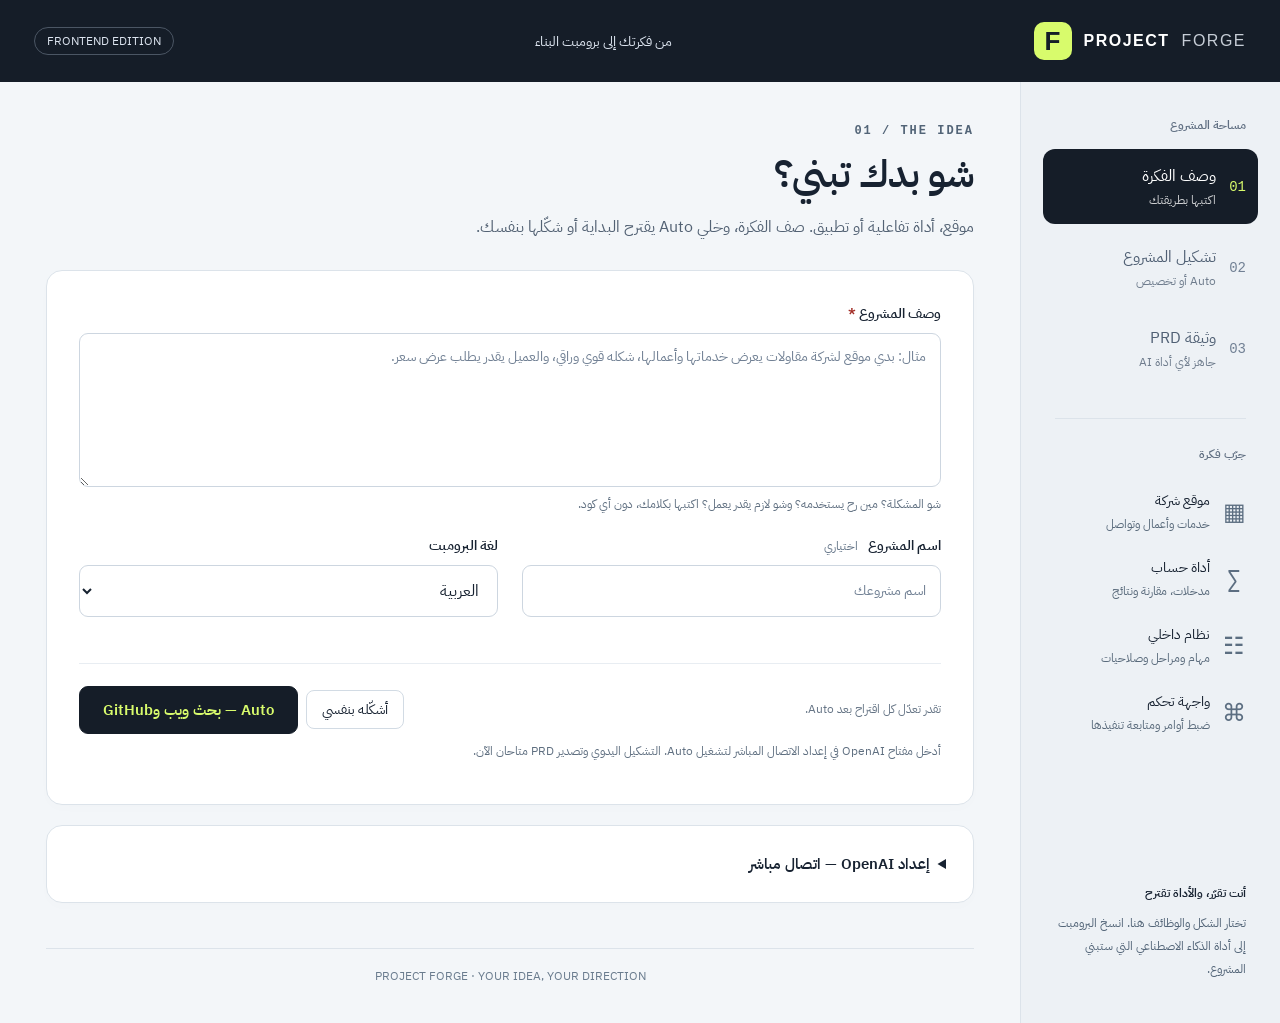
==== commit a1416b48: "Add GitHub repository research to frontend-only Project Forge Search GitHub alongside product and st" ====
--- a/index.html
+++ b/index.html
@@ -4,8 +4,8 @@
 <body>
 <header class="topbar"><a class="brand" href="./index.html" aria-label="Project Forge"><span class="mark">F</span>PROJECT <span class="brand-light">FORGE</span></a><span class="topnote">من فكرتك إلى برومبت البناء</span><span class="version">FRONTEND EDITION</span></header>
 <div class="shell"><aside class="sidebar"><p class="sidebar-label">مساحة المشروع</p><nav aria-label="خطوات المشروع"><button class="step active" data-step="idea"><span class="stepnum">01</span><span>وصف الفكرة<small class="stepdesc">اكتبها بطريقتك</small></span></button><button class="step" data-step="shape"><span class="stepnum">02</span><span>تشكيل المشروع<small class="stepdesc">Auto أو تخصيص</small></span></button><button class="step" data-step="output"><span class="stepnum">03</span><span>وثيقة PRD<small class="stepdesc">جاهز لأي أداة AI</small></span></button></nav><div class="sidebar-line"></div><p class="sidebar-label">جرّب فكرة</p><button class="example" data-example="company"><span>▦</span><span>موقع شركة<small>خدمات وأعمال وتواصل</small></span></button><button class="example" data-example="calculator"><span>∑</span><span>أداة حساب<small>مدخلات، مقارنة ونتائج</small></span></button><button class="example" data-example="workflow"><span>☷</span><span>نظام داخلي<small>مهام ومراحل وصلاحيات</small></span></button><button class="example" data-example="control"><span>⌘</span><span>واجهة تحكم<small>ضبط أوامر ومتابعة تنفيذها</small></span></button><div class="sidebar-bottom"><span class="mini-label">أنت تقرّر، والأداة تقترح</span><p>تختار الشكل والوظائف هنا. انسخ البرومبت إلى أداة الذكاء الاصطناعي التي ستبني المشروع.</p></div></aside>
-<main><section id="ideaView" class="view"><div class="eyebrow">01 / THE IDEA</div><h1>شو بدك تبني؟</h1><p class="lede">موقع، أداة تفاعلية أو تطبيق. صف الفكرة، وخلي Auto يقترح البداية أو شكّلها بنفسك.</p><form id="ideaForm" class="panel idea-panel"><div class="field"><label for="projectIdea">وصف المشروع <span class="required">*</span></label><textarea id="projectIdea" rows="5" required maxlength="12000" placeholder="مثال: بدي موقع لشركة مقاولات يعرض خدماتها وأعمالها، شكله قوي وراقي، والعميل يقدر يطلب عرض سعر."></textarea><p class="field-note">شو المشكلة؟ مين رح يستخدمه؟ وشو لازم يقدر يعمل؟ اكتبها بكلامك، دون أي كود.</p></div><div class="form-grid"><div class="field"><label for="projectName">اسم المشروع <span class="optional">اختياري</span></label><input id="projectName" maxlength="100" placeholder="اسم مشروعك"></div><div class="field"><label for="outputLanguage">لغة البرومبت</label><select id="outputLanguage"><option value="ar">العربية</option><option value="en">English</option></select></div></div><div id="ideaError" class="error hidden" role="alert"></div><div class="form-footer"><span>تقدر تعدّل كل اقتراح بعد Auto.</span><div class="button-group"><button class="ghost" type="button" id="customStart">أشكّله بنفسي</button><button class="primary" id="autoStart" type="submit">Auto — تحليل وبحث ويب</button></div></div><p class="field-note"><span id="connectionStatus" role="status">جارٍ فحص اتصال AI…</span></p></form><details class="panel" id="backendSettings"><summary>إعداد OpenAI — اتصال مباشر</summary><div class="details-body"><p class="field-note">نسخة فرونت إند: البحث والتحليل يتصلان بـOpenAI مباشرة من متصفحك. أدخل مفتاحك الشخصي عند التشغيل؛ يُحفظ في ذاكرة الصفحة فقط ويُمسح عند تحديثها أو إغلاقها.</p><div class="form-grid"><div class="field"><label for="openaiKey">مفتاح OpenAI API</label><input id="openaiKey" type="password" dir="ltr" autocomplete="off" spellcheck="false" maxlength="1000" placeholder="مفتاحك الشخصي — لا يُحفظ بالملفات"></div><div class="field"><label for="openaiModel">نموذج OpenAI</label><input id="openaiModel" dir="ltr" value="gpt-5.4" maxlength="120" placeholder="gpt-5.4"></div></div><p class="field-note">استخدم مفتاحك على جهاز موثوق؛ المتصفح لا يستطيع إخفاءه عن المستخدم أو إضافاته. كل زائر يستخدم مفتاحه، ولا تضع مفتاحك داخل ملفات GitHub. طلبات Auto والبحث تُحتسب على حساب OpenAI الخاص بك.</p><div id="backendError" class="error hidden" role="alert"></div><div class="button-group"><button id="saveBackend" class="primary" type="button">تفعيل وفحص الاتصال</button><button id="resetBackend" class="ghost" type="button">مسح المفتاح</button></div><p class="field-note">الفحص يتحقق من صلاحية المفتاح والوصول للنموذج. دعم البحث وتوليد المواصفات يتأكد عند أول Auto.</p></div></details></section>
-<section id="shapeView" class="view hidden"><div class="eyebrow">02 / SHAPE YOUR PROJECT</div><div class="title-row"><div><h1>شكّل مشروعك</h1><p class="lede">ابدأ بالمقترح، وعدّل ما تريده. اختياراتك تصل لأداة البناء داخل البرومبت.</p></div><button class="ghost" id="editIdea">تعديل الوصف</button></div><div class="studio-bar"><span id="autoSummary"></span><button id="autoAll" class="ghost">Auto — بحث جديد</button></div><p class="field-note">Auto يقترح جميع الخانات من تحليل وبحث جديدين. تُعتمد الاقتراحات فقط عند اكتمال البحث؛ اختياراتك تبقى محفوظة إذا فشل الطلب.</p><section id="researchPanel" class="panel hidden" aria-label="نتائج البحث"><h2>البحث الذي بنى الاقتراح</h2><div id="researchResults"></div></section><div class="studio-grid"><div class="studio-controls">
+<main><section id="ideaView" class="view"><div class="eyebrow">01 / THE IDEA</div><h1>شو بدك تبني؟</h1><p class="lede">موقع، أداة تفاعلية أو تطبيق. صف الفكرة، وخلي Auto يقترح البداية أو شكّلها بنفسك.</p><form id="ideaForm" class="panel idea-panel"><div class="field"><label for="projectIdea">وصف المشروع <span class="required">*</span></label><textarea id="projectIdea" rows="5" required maxlength="12000" placeholder="مثال: بدي موقع لشركة مقاولات يعرض خدماتها وأعمالها، شكله قوي وراقي، والعميل يقدر يطلب عرض سعر."></textarea><p class="field-note">شو المشكلة؟ مين رح يستخدمه؟ وشو لازم يقدر يعمل؟ اكتبها بكلامك، دون أي كود.</p></div><div class="form-grid"><div class="field"><label for="projectName">اسم المشروع <span class="optional">اختياري</span></label><input id="projectName" maxlength="100" placeholder="اسم مشروعك"></div><div class="field"><label for="outputLanguage">لغة البرومبت</label><select id="outputLanguage"><option value="ar">العربية</option><option value="en">English</option></select></div></div><div id="ideaError" class="error hidden" role="alert"></div><div class="form-footer"><span>تقدر تعدّل كل اقتراح بعد Auto.</span><div class="button-group"><button class="ghost" type="button" id="customStart">أشكّله بنفسي</button><button class="primary" id="autoStart" type="submit">Auto — بحث ويب وGitHub</button></div></div><p class="field-note"><span id="connectionStatus" role="status">جارٍ فحص اتصال AI…</span></p></form><details class="panel" id="backendSettings"><summary>إعداد OpenAI — اتصال مباشر</summary><div class="details-body"><p class="field-note">نسخة فرونت إند: البحث والتحليل يتصلان بـOpenAI مباشرة من متصفحك. أدخل مفتاحك الشخصي عند التشغيل؛ يُحفظ في ذاكرة الصفحة فقط ويُمسح عند تحديثها أو إغلاقها.</p><div class="form-grid"><div class="field"><label for="openaiKey">مفتاح OpenAI API</label><input id="openaiKey" type="password" dir="ltr" autocomplete="off" spellcheck="false" maxlength="1000" placeholder="مفتاحك الشخصي — لا يُحفظ بالملفات"></div><div class="field"><label for="openaiModel">نموذج OpenAI</label><input id="openaiModel" dir="ltr" value="gpt-5.4" maxlength="120" placeholder="gpt-5.4"></div></div><p class="field-note">استخدم مفتاحك على جهاز موثوق؛ المتصفح لا يستطيع إخفاءه عن المستخدم أو إضافاته. كل زائر يستخدم مفتاحه، ولا تضع مفتاحك داخل ملفات GitHub. طلبات Auto والبحث تُحتسب على حساب OpenAI الخاص بك.</p><div id="backendError" class="error hidden" role="alert"></div><div class="button-group"><button id="saveBackend" class="primary" type="button">تفعيل وفحص الاتصال</button><button id="resetBackend" class="ghost" type="button">مسح المفتاح</button></div><p class="field-note">الفحص يتحقق من صلاحية المفتاح والوصول للنموذج. دعم البحث وتوليد المواصفات يتأكد عند أول Auto.</p></div></details></section>
+<section id="shapeView" class="view hidden"><div class="eyebrow">02 / SHAPE YOUR PROJECT</div><div class="title-row"><div><h1>شكّل مشروعك</h1><p class="lede">ابدأ بالمقترح، وعدّل ما تريده. اختياراتك تصل لأداة البناء داخل البرومبت.</p></div><button class="ghost" id="editIdea">تعديل الوصف</button></div><div class="studio-bar"><span id="autoSummary"></span><button id="autoAll" class="ghost">Auto — بحث جديد</button></div><p class="field-note">Auto يبحث عن مشاريع ومستودعات GitHub مشابهة، ثم يقترح جميع الخانات. تُعتمد الاقتراحات فقط عند اكتمال البحث؛ اختياراتك تبقى محفوظة إذا فشل الطلب.</p><section id="researchPanel" class="panel hidden" aria-label="نتائج البحث"><h2>البحث الذي بنى الاقتراح</h2><div id="researchResults"></div></section><div class="studio-grid"><div class="studio-controls">
 <div class="panel"><div class="panel-heading"><h2>نوع المشروع وطريقة استخدامه</h2><span class="pill">01</span></div><div class="form-grid"><div class="field"><label for="kind">نوع المشروع</label><select id="kind"></select></div><div class="field"><label for="delivery">وين رح يشتغل؟</label><select id="delivery"><option value="web">ويب على الكمبيوتر والموبايل</option><option value="mobile">تطبيق Android وiPhone</option><option value="both">موقع ويب وتطبيق موبايل</option></select></div><div class="field"><label for="siteLanguage">لغة المشروع</label><select id="siteLanguage"><option value="ar">عربي</option><option value="en">English</option><option value="ar-en">عربي وEnglish</option></select></div><div class="field"><label for="audience">مين رح يستخدمه؟</label><input id="audience" maxlength="300" placeholder="مثال: العملاء، الموظفون، الفنيون"></div></div><label for="objective">أهم نتيجة للمستخدم</label><input id="objective" maxlength="500" placeholder="مثل: طلب عرض سعر أو الوصول لنتيجة حساب"></div>
 <div class="panel"><div class="panel-heading"><h2>الشكل وتجربة الاستخدام</h2><span class="pill">02</span></div><div class="form-grid"><div class="field"><label for="visual">الطابع</label><select id="visual"><option value="premium">راقي واحترافي</option><option value="minimal">بسيط ومريح</option><option value="industrial">صناعي وقوي</option><option value="bold">جريء وحيوي</option><option value="technical">عملي ودقيق</option></select></div><div class="field"><label for="layout">ترتيب الواجهة</label><select id="layout"><option value="narrative">موقع بصري بأقسام</option><option value="working">مساحة عمل مباشرة</option><option value="sidebar">قائمة جانبية ومساحة عمل</option><option value="single">صفحة واحدة مركّزة</option></select></div><div class="field"><label for="theme">الخلفية</label><select id="theme"><option value="light">فاتحة</option><option value="dark">داكنة</option><option value="system">حسب جهاز المستخدم</option></select></div><div class="field"><label for="accent">اللون الأساسي</label><div class="color-field"><input type="color" id="accent" value="#2563eb"><span id="accentLabel">#2563eb</span></div></div><div class="field"><label for="motion">الحركة</label><select id="motion"><option value="subtle">خفيفة وأنيقة</option><option value="expressive">بارزة ومدروسة</option><option value="none">دون حركة</option></select></div><div class="field"><label for="density">حجم المسافات</label><select id="density"><option value="comfortable">مريحة ومتوازنة</option><option value="spacious">واسعة وبصرية</option><option value="compact">مكثفة للبيانات والعمل</option></select></div></div></div>
 <div class="panel"><div class="panel-heading"><h2>الصفحات والمكوّنات</h2><button class="ghost" id="addPage">إضافة صفحة</button></div><p class="field-note">رتّبها، غيّر أسماءها ومحتواها، أو احذف ما لا تحتاجه.</p><div id="pageEditor"></div></div>
